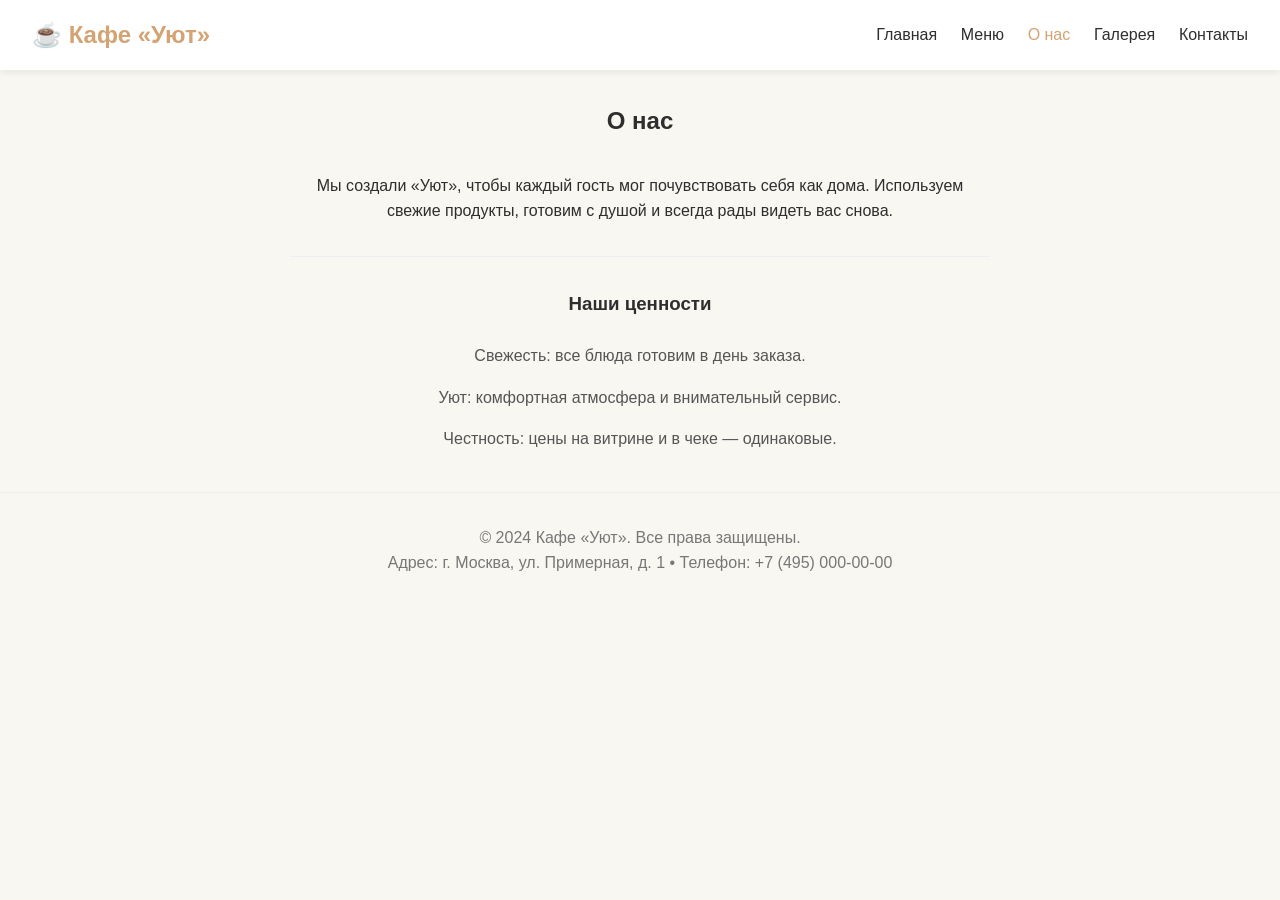
==== about.html @ 041bd0f4 "Upgrade first site" ====
<!DOCTYPE html>
<html lang="ru">
  <head>
    <meta charset="UTF-8" />
    <meta name="viewport" content="width=device-width, initial-scale=1.0"/>
    <title>Кафе «Уют» — О нас</title>
    <link rel="stylesheet" href="css/style.css"/>
  </head>
  <body>
    <header>
      <div class="logo">☕ Кафе «Уют»</div>
      <nav>
        <a href="index.html">Главная</a>
        <a href="menu.html">Меню</a>
        <a href="about.html" class="active">О нас</a>
        <a href="gallery.html">Галерея</a>
        <a href="contacts.html">Контакты</a>
      </nav>
    </header>

    <main>
      <h2>О нас</h2>
      <article style="max-width:700px; margin:0 auto; text-align:center;">
        <p>
          Мы создали «Уют», чтобы каждый гость мог почувствовать себя как дома. 
          Используем свежие продукты, готовим с душой и всегда рады видеть вас снова.
        </p>
        <hr style="border:0; border-top:1px solid #eee; margin:2rem 0;">
        <h3 style="margin-top:1.5rem;">Наши ценности</h3>
        <ul style="list-style:none; padding-left:0; margin-top:1rem;">
          <li style="padding:0.5rem 0; color:#555;">Свежесть: все блюда готовим в день заказа.</li>
          <li style="padding:0.5rem 0; color:#555;">Уют: комфортная атмосфера и внимательный сервис.</li>
          <li style="padding:0.5rem 0; color:#555;">Честность: цены на витрине и в чеке — одинаковые.</li>
        </ul>
      </article>
    </main>

    <footer>
      <p>&copy; 2024 Кафе «Уют». Все права защищены.</p>
      <p>Адрес: г. Москва, ул. Примерная, д. 1 • Телефон: +7 (495) 000-00-00</p>
    </footer>
  </body>
</html>
---- css/style.css ----
:root {
  --primary: #d4a373;
  --dark: #2e2e2e;
  --light: #f9f7f2;
}

* { margin: 0; padding: 0; box-sizing: border-box; }

body {
  font-family: 'Segoe UI', Roboto, Arial, sans-serif;
  line-height: 1.6;
  color: var(--dark);
  background: var(--light);
}

html { scroll-behavior: smooth; }

header {
  position: sticky;
  top: 0;
  background: rgba(255,255,255,0.95);
  backdrop-filter: blur(10px);
  padding: 1rem 2rem;
  display: flex;
  justify-content: space-between;
  align-items: center;
  box-shadow: 0 2px 8px rgba(0,0,0,0.08);
  z-index: 100;
}

.logo {
  font-weight: bold;
  font-size: 1.5rem;
  color: var(--primary);
  animation: warmPulse 3s infinite alternate;
}

@keyframes warmPulse {
  from { text-shadow: 0 0 4px rgba(212, 163, 115, 0.4); }
  to { text-shadow: 0 0 10px rgba(212, 163, 115, 0.7); }
}

nav a {
  margin-left: 1.2rem;
  text-decoration: none;
  color: var(--dark);
  font-weight: 500;
  transition: color 0.2s;
}

nav a:hover, nav a.active {
  color: var(--primary);
}

main { padding: 2rem 1.5rem; max-width: 1200px; margin: 0 auto; }
h2 { text-align: center; margin-bottom: 2rem; }

.menu-grid, .gallery-grid {
  display: grid;
  grid-template-columns: repeat(auto-fit, minmax(280px, 1fr));
  gap: 2rem;
}

.dish-card, .photo-card {
  background: white;
  padding: 1.5rem;
  border-radius: 8px;
  box-shadow: 0 4px 12px rgba(0,0,0,0.06);
  transition: transform 0.3s ease, box-shadow 0.3s ease;
}

.dish-card:hover, .photo-card:hover {
  transform: translateY(-6px);
  box-shadow: 0 12px 24px rgba(0,0,0,0.12);
}

.dish-price { float: right; color: var(--primary); font-weight: bold; }

form { max-width: 500px; margin: 2rem auto; text-align: left; }
label { display: block; margin-top: 1rem; font-weight: 500; }
input, textarea {
  width: 100%;
  padding: 0.75rem;
  border: 1px solid #ccc;
  border-radius: 6px;
  margin-top: 0.4rem;
}

button[type="submit"] {
  margin-top: 1.5rem;
  width: 100%;
  padding: 0.8rem;
  background: var(--primary);
  color: white;
  border: none;
  border-radius: 6px;
  cursor: pointer;
  font-size: 1rem;
  transition: background 0.3s, transform 0.2s;
}

button[type="submit"]:hover {
  background: #b88b5b;
  transform: scale(1.02);
}

footer {
  text-align: center;
  padding: 2rem;
  color: #777;
  border-top: 1px solid #eee;
}

/* Анимация появления при скролле */
.fade-in-up {
  opacity: 0;
  transform: translateY(24px);
  transition: opacity 0.6s ease, transform 0.6s ease;
}
.fade-in-up.visible {
  opacity: 1;
  transform: translateY(0);
}
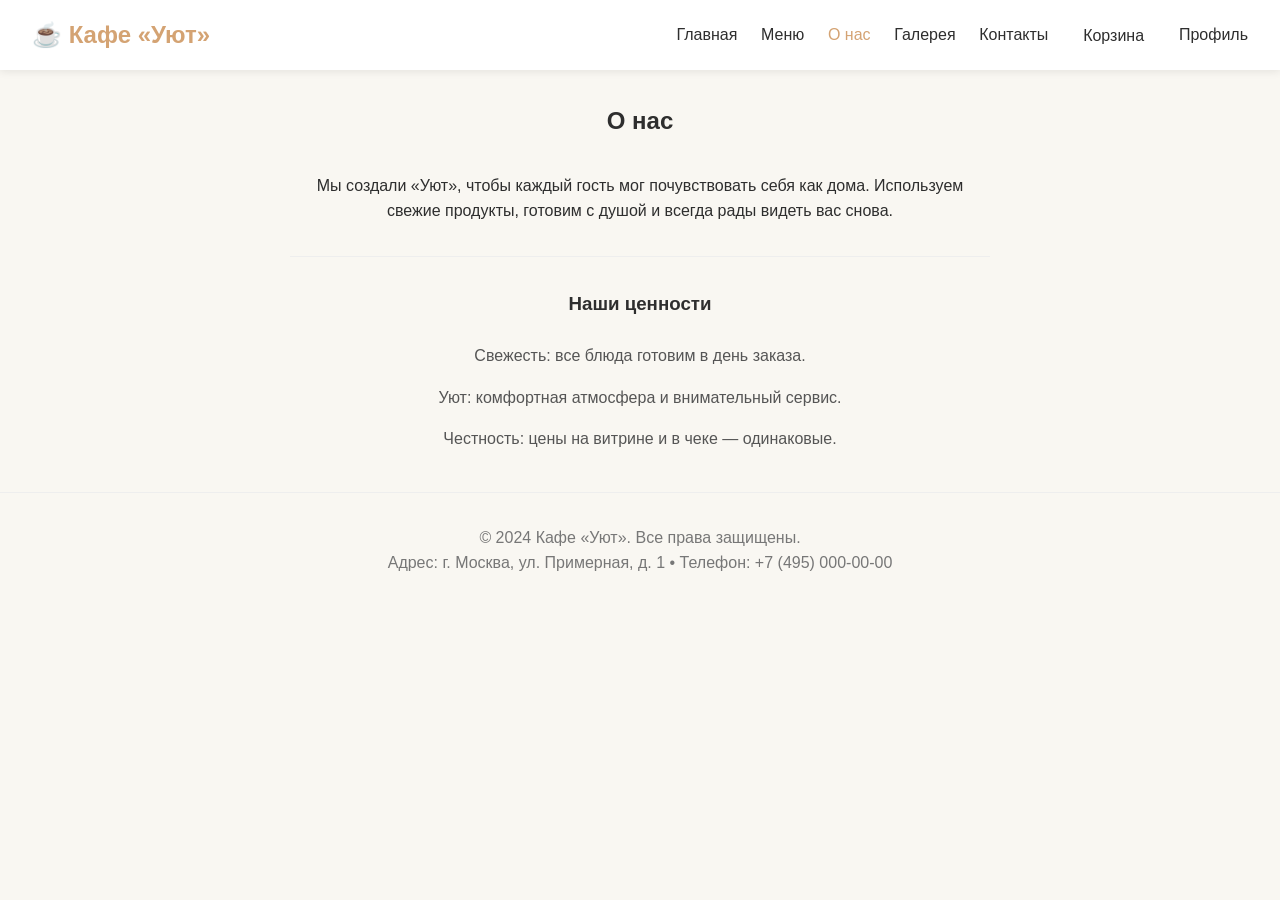
==== commit fee64b6b: "add profile and cart" ====
--- a/about.html
+++ b/about.html
@@ -3,7 +3,7 @@
   <head>
     <meta charset="UTF-8" />
     <meta name="viewport" content="width=device-width, initial-scale=1.0"/>
-    <title>Кафе «Уют» — О нас</title>
+    <title>Кофейня Cosiness — О нас</title>
     <link rel="stylesheet" href="css/style.css"/>
   </head>
   <body>
@@ -15,6 +15,8 @@
         <a href="about.html" class="active">О нас</a>
         <a href="gallery.html">Галерея</a>
         <a href="contacts.html">Контакты</a>
+        <a href="cart.html">Корзина</a>
+        <a href="profile.html">Профиль</a>
       </nav>
     </header>
 
--- a/css/style.css
+++ b/css/style.css
@@ -55,13 +55,57 @@
 main { padding: 2rem 1.5rem; max-width: 1200px; margin: 0 auto; }
 h2 { text-align: center; margin-bottom: 2rem; }
 
-.menu-grid, .gallery-grid {
+/* --- Галерея: ровно 4 блока в 2 ряда (2×2) --- */
+.gallery-grid {
+  display: grid;
+  grid-template-columns: repeat(2, 1fr);   /* 2 колонки */
+  grid-template-rows: repeat(2, auto);     /* 2 ряда */
+  gap: 2rem;                               /* отступы между карточками */
+}
+
+.photo-card {
+  background: white;
+  border-radius: 8px;
+  box-shadow: 0 4px 12px rgba(0,0,0,0.06);
+  overflow: hidden;
+  padding: 0;
+  transition: transform 0.3s ease, box-shadow 0.3s ease;
+}
+
+.photo-card:hover {
+  transform: translateY(-6px);
+  box-shadow: 0 12px 24px rgba(0,0,0,0.12);
+}
+
+.photo-card img {
+  width: 100%;
+  height: 360px;                           /* фиксированная высота блока */
+  object-fit: cover;                       /* картинка заполняет без искажений */
+  display: block;
+  transition: transform 0.4s ease;
+}
+
+.photo-card:hover img {
+  transform: scale(1.04);                   /* лёгкий зум при наведении */
+}
+
+.photo-card figcaption {
+  padding: 1rem 1.2rem 1.2rem;
+  color: #666;
+  font-size: 0.95rem;
+  margin: 0;
+  text-align: center;
+}
+
+/* --- Меню (если понадобится) --- */
+.menu-grid {
   display: grid;
   grid-template-columns: repeat(auto-fit, minmax(280px, 1fr));
   gap: 2rem;
 }
 
 .dish-card, .photo-card {
+  /* общие стили для карточек */
   background: white;
   padding: 1.5rem;
   border-radius: 8px;
@@ -121,3 +165,339 @@
   opacity: 1;
   transform: translateY(0);
 }
+
+/* Большой баннер на главной */
+.hero {
+  text-align: center;
+  padding: 5rem 1rem;
+  color: white;
+  /* Путь: ../images/banner.jpg — значит, images лежит рядом с папкой css */
+  background-image:
+    linear-gradient(rgba(0,0,0,0.4), rgba(0,0,0,0.4)),
+    url('../images/banner.jpg');
+  background-repeat: no-repeat;
+  background-position: center;
+  background-size: cover;
+}
+
+.hero h1 {
+  font-size: 3rem;
+  margin-bottom: 1rem;
+  text-shadow: 0 2px 6px rgba(0,0,0,0.3);
+}
+
+.hero p {
+  font-size: 1.2rem;
+  max-width: 600px;
+  margin: 0 auto 2rem;
+  color: #f0f0f0;
+  text-shadow: 0 1px 3px rgba(0,0,0,0.3);
+}
+
+.hero a {
+  display: inline-block;
+  padding: 1rem 2rem;
+  background: var(--primary);
+  color: white;
+  text-decoration: none;
+  border-radius: 6px;
+  font-weight: bold;
+  box-shadow: 0 4px 12px rgba(212,163,115,0.4);
+  transition: transform 0.2s, box-shadow 0.2s;
+}
+
+.hero a:hover {
+  transform: translateY(-2px);
+  box-shadow: 0 8px 18px rgba(212,163,115,0.5);
+}
+
+/* Адаптив: на мобильных — одна колонка в галерее */
+@media (max-width: 760px) {
+  .gallery-grid {
+    grid-template-columns: 1fr;
+    grid-template-rows: auto;
+  }
+  .photo-card img {
+    height: 280px;
+  }
+}
+
+/* ===== Страница «Профиль» ===== */
+.profile-layout {
+  display: grid;
+  grid-template-columns: 300px 1fr;
+  gap: 2rem;
+  align-items: start;
+}
+
+.profile-card {
+  background: white;
+  border-radius: 10px;
+  padding: 2rem 1.5rem;
+  text-align: center;
+  box-shadow: 0 4px 12px rgba(0,0,0,0.06);
+}
+
+.avatar {
+  width: 90px;
+  height: 90px;
+  margin: 0 auto 1rem;
+  border-radius: 50%;
+  background: var(--primary);
+  color: white;
+  font-size: 2.2rem;
+  font-weight: bold;
+  display: flex;
+  align-items: center;
+  justify-content: center;
+}
+
+.profile-card h3 { margin-bottom: 0.3rem; }
+.profile-email { color: #666; font-size: 0.95rem; }
+.profile-role { color: #999; font-size: 0.85rem; margin-bottom: 1.2rem; }
+
+.profile-stats {
+  display: flex;
+  justify-content: space-around;
+  border-top: 1px solid #eee;
+  padding-top: 1rem;
+}
+.profile-stats div { display: flex; flex-direction: column; }
+.profile-stats strong { color: var(--primary); font-size: 1.2rem; }
+.profile-stats span { font-size: 0.8rem; color: #888; }
+
+.profile-form {
+  background: white;
+  border-radius: 10px;
+  padding: 2rem 1.8rem;
+  box-shadow: 0 4px 12px rgba(0,0,0,0.06);
+}
+.profile-form h3 { margin-bottom: 0.5rem; }
+.profile-form form { margin: 0; max-width: 100%; }
+
+.profile-orders {
+  margin-top: 2rem;
+  background: white;
+  border-radius: 10px;
+  padding: 1.5rem 1.8rem;
+  box-shadow: 0 4px 12px rgba(0,0,0,0.06);
+}
+.profile-orders h3 { margin-bottom: 1rem; }
+
+.order-row {
+  display: flex;
+  justify-content: space-between;
+  gap: 1rem;
+  padding: 0.8rem 0;
+  border-bottom: 1px solid #f0f0f0;
+  font-size: 0.95rem;
+}
+.order-row:last-child { border-bottom: none; }
+.order-row span:first-child { color: #888; min-width: 180px; }
+
+/* ===== Страница «Корзина» ===== */
+.cart-layout {
+  display: grid;
+  grid-template-columns: 1fr 340px;
+  gap: 2rem;
+  align-items: start;
+}
+
+.cart-items { display: flex; flex-direction: column; gap: 1rem; }
+
+.cart-item {
+  display: flex;
+  align-items: center;
+  gap: 1.2rem;
+  background: white;
+  border-radius: 10px;
+  padding: 1.2rem 1.5rem;
+  box-shadow: 0 4px 12px rgba(0,0,0,0.06);
+}
+
+.cart-thumb {
+  width: 64px;
+  height: 64px;
+  flex-shrink: 0;
+  border-radius: 10px;
+  background: var(--light);
+  font-size: 2rem;
+  display: flex;
+  align-items: center;
+  justify-content: center;
+}
+
+.cart-info { flex: 1; }
+.cart-info h3 { margin: 0 0 0.2rem; font-size: 1.05rem; }
+.cart-info p { color: #888; font-size: 0.85rem; margin-bottom: 0.6rem; }
+
+.cart-qty {
+  display: inline-flex;
+  align-items: center;
+  gap: 0.7rem;
+  border: 1px solid #e5e5e5;
+  border-radius: 6px;
+  padding: 0.15rem 0.4rem;
+}
+.qty-btn {
+  border: none;
+  background: none;
+  cursor: pointer;
+  font-size: 1.1rem;
+  color: var(--primary);
+  width: 26px;
+  height: 26px;
+  border-radius: 4px;
+  transition: background 0.2s;
+}
+.qty-btn:hover { background: #fdf3e8; }
+
+.cart-summary {
+  background: white;
+  border-radius: 10px;
+  padding: 1.8rem 1.5rem;
+  box-shadow: 0 4px 12px rgba(0,0,0,0.06);
+  position: sticky;
+  top: 100px;
+}
+.cart-summary h3 { margin-bottom: 1rem; }
+.cart-summary hr { border: none; border-top: 1px solid #eee; margin: 0.8rem 0; }
+
+.summary-row {
+  display: flex;
+  justify-content: space-between;
+  padding: 0.45rem 0;
+  font-size: 0.95rem;
+  color: #555;
+}
+.summary-total {
+  font-size: 1.2rem;
+  font-weight: bold;
+  color: var(--dark);
+}
+.summary-total span:last-child { color: var(--primary); }
+
+.checkout-btn {
+  width: 100%;
+  margin-top: 1.2rem;
+  padding: 0.9rem;
+  background: var(--primary);
+  color: white;
+  border: none;
+  border-radius: 6px;
+  font-size: 1rem;
+  font-weight: bold;
+  cursor: pointer;
+  transition: background 0.3s, transform 0.2s;
+}
+.checkout-btn:hover { background: #b88b5b; transform: scale(1.02); }
+
+.continue-link {
+  display: block;
+  text-align: center;
+  margin-top: 1rem;
+  color: #888;
+  text-decoration: none;
+  font-size: 0.9rem;
+}
+.continue-link:hover { color: var(--primary); }
+
+/* Адаптив */
+@media (max-width: 900px) {
+  .profile-layout,
+  .cart-layout {
+    grid-template-columns: 1fr;
+  }
+  .cart-summary { position: static; }
+  .order-row { flex-wrap: wrap; }
+}
+
+/* ===== Счётчик у блюд в меню ===== */
+.dish-counter {
+  display: flex;
+  align-items: center;
+  gap: 0.6rem;
+  margin-top: 0.8rem;
+  padding-top: 0.8rem;
+  border-top: 1px solid #f0f0f0;
+  clear: both;
+}
+
+.counter-btn {
+  width: 32px;
+  height: 32px;
+  border: 1px solid #e5e5e5;
+  border-radius: 6px;
+  background: white;
+  color: var(--primary);
+  font-size: 1.1rem;
+  cursor: pointer;
+  transition: background 0.2s, border-color 0.2s;
+}
+.counter-btn:hover { background: #fdf3e8; border-color: var(--primary); }
+
+.counter-value {
+  min-width: 24px;
+  text-align: center;
+  font-weight: 600;
+  color: var(--dark);
+}
+
+/* Карточка, добавленная в корзину — лёгкая подсветка */
+.dish-card.in-cart {
+  border: 1px solid var(--primary);
+  background: #fdf8f2;
+}
+
+/* ===== Корзина в шапке: подсветка светло-коричневым ===== */
+nav a[href="cart.html"] {
+  position: relative;
+  padding: 0.3rem 0.7rem;
+  border-radius: 6px;
+  transition: background 0.25s, color 0.25s;
+}
+
+nav a[href="cart.html"].cart-filled {
+  background: #f3e3d1;   /* светло-коричневый */
+  color: #8a5a2b;
+  font-weight: 600;
+}
+
+.cart-badge {
+  display: inline-flex;
+  align-items: center;
+  justify-content: center;
+  min-width: 18px;
+  height: 18px;
+  padding: 0 5px;
+  margin-left: 5px;
+  border-radius: 9px;
+  background: var(--primary);
+  color: white;
+  font-size: 0.72rem;
+  font-weight: bold;
+  vertical-align: middle;
+}
+
+/* ===== Пустая корзина ===== */
+.cart-empty {
+  background: white;
+  border-radius: 10px;
+  padding: 3rem 2rem;
+  text-align: center;
+  box-shadow: 0 4px 12px rgba(0,0,0,0.06);
+}
+.cart-empty-icon { font-size: 3rem; margin-bottom: 1rem; opacity: 0.6; }
+.cart-empty h3 { margin-bottom: 0.4rem; }
+.cart-empty p { color: #888; margin-bottom: 1.5rem; }
+
+.checkout-btn:disabled {
+  opacity: 0.5;
+  cursor: not-allowed;
+  transform: none;
+}
+
+/* Ссылка «Корзина» в шапке скрыта, пока корзина пуста */
+nav a[href="cart.html"].cart-hidden {
+  display: none;
+}
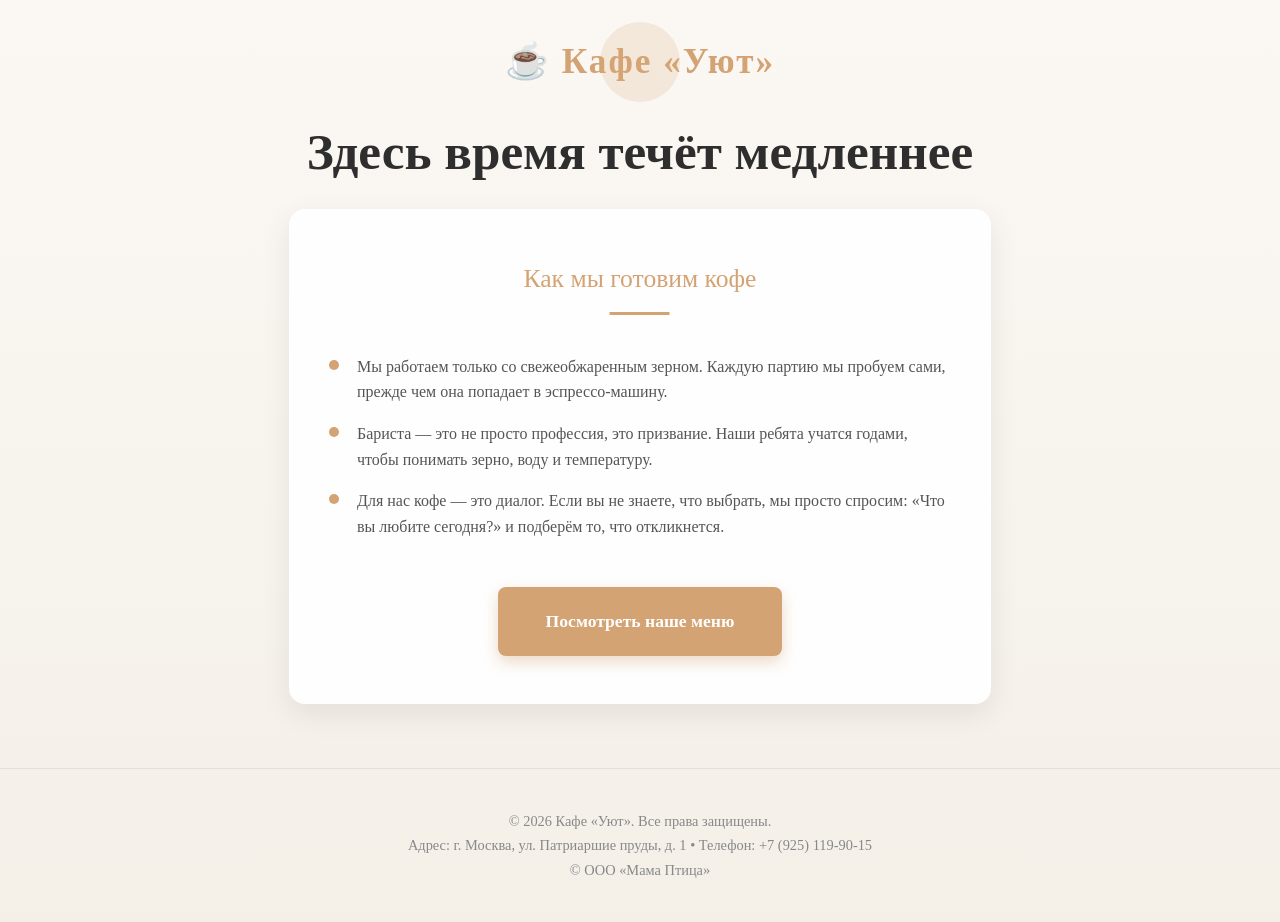
==== commit 62a908bd: "mellstroy" ====
--- a/about.html
+++ b/about.html
@@ -3,43 +3,193 @@
   <head>
     <meta charset="UTF-8" />
     <meta name="viewport" content="width=device-width, initial-scale=1.0"/>
-    <title>Кофейня Cosiness — О нас</title>
-    <link rel="stylesheet" href="css/style.css"/>
+    <title>Кафе «Уют» — О нас</title>
+    <style>
+      :root {
+        --primary: #d4a373;
+        --dark: #2e2e2e;
+        --light: #f9f7f2;
+        --glass: rgba(255, 255, 255, 0.94);
+        --marker: #d4a373;
+      }
+
+      * { margin: 0; padding: 0; box-sizing: border-box; }
+
+      body {
+        font-family: 'Georgia', 'Times New Roman', serif;
+        line-height: 1.7;
+        color: var(--dark);
+        background: linear-gradient(180deg, #fbf8f4 0%, #f4f0e8 100%);
+        min-height: 100vh;
+      }
+
+      header {
+        padding: 2rem 1rem;
+        text-align: center;
+      }
+
+      .logo {
+        display: inline-block;
+        font-size: 2.2rem;
+        font-weight: 700;
+        color: var(--primary);
+        letter-spacing: 2px;
+        position: relative;
+      }
+
+      .logo::after {
+        content: '';
+        position: absolute;
+        top: 50%;
+        left: 50%;
+        transform: translate(-50%, -50%);
+        width: 80px;
+        height: 80px;
+        border-radius: 50%;
+        background: rgba(212, 163, 115, 0.2);
+        animation: pulse 3s infinite;
+        pointer-events: none;
+      }
+
+      @keyframes pulse {
+        0% { transform: translate(-50%, -50%) scale(0.8); opacity: 0.3; }
+        50% { opacity: 0.5; }
+        100% { transform: translate(-50%, -50%) scale(1); opacity: 0.3; }
+      }
+
+      main {
+        max-width: 750px;
+        margin: 0 auto;
+        padding: 0 1.5rem 4rem;
+      }
+
+      h1 {
+        font-size: 3.2rem;
+        line-height: 1.1;
+        color: var(--dark);
+        text-align: center;
+        margin-bottom: 1.8rem;
+        font-weight: 600;
+      }
+
+      .content-wrapper {
+        background: var(--glass);
+        padding: 3rem 2.5rem;
+        border-radius: 16px;
+        box-shadow: 0 10px 30px rgba(0, 0, 0, 0.08);
+      }
+
+      .section-title {
+        text-align: center;
+        font-size: 1.6rem;
+        color: var(--primary);
+        margin-bottom: 2.4rem;
+        position: relative;
+        display: inline-block;
+        left: 50%;
+        transform: translateX(-50%);
+      }
+
+      .section-title::after {
+        content: '';
+        display: block;
+        width: 60px;
+        height: 3px;
+        background: var(--primary);
+        margin: 12px auto 0;
+      }
+
+      ul {
+        list-style: none;
+        padding-left: 0;
+      }
+
+      li {
+        position: relative;
+        padding-left: 28px;
+        margin-bottom: 1rem;
+        color: #555;
+        line-height: 1.6;
+      }
+
+      li::before {
+        content: '';
+        position: absolute;
+        left: 0;
+        top: 6px;
+        width: 10px;
+        height: 10px;
+        background: var(--marker);
+        border-radius: 50%;
+      }
+
+      .cta-box {
+        margin-top: 3rem;
+        text-align: center;
+      }
+
+      .big-btn {
+        display: inline-block;
+        padding: 1.2rem 3rem;
+        background: var(--primary);
+        color: white;
+        text-decoration: none;
+        border-radius: 8px;
+        font-weight: bold;
+        font-size: 1.1rem;
+        transition: all 0.3s ease;
+        box-shadow: 0 6px 15px rgba(212, 163, 115, 0.4);
+      }
+
+      .big-btn:hover {
+        background: #b88b5b;
+        transform: translateY(-3px);
+        box-shadow: 0 10px 20px rgba(212, 163, 115, 0.6);
+      }
+
+      footer {
+        text-align: center;
+        padding: 2.5rem;
+        color: #888;
+        font-size: 0.9rem;
+        border-top: 1px solid #e0e0e0;
+      }
+
+      @media (max-width: 600px) {
+        h1 { font-size: 2.4rem; }
+        .content-wrapper { padding: 2rem 1.5rem; }
+        .logo { font-size: 1.6rem; }
+        .big-btn { padding: 1rem 2rem; width: 100%; max-width: 300px; }
+      }
+    </style>
   </head>
   <body>
+
     <header>
       <div class="logo">☕ Кафе «Уют»</div>
-      <nav>
-        <a href="index.html">Главная</a>
-        <a href="menu.html">Меню</a>
-        <a href="about.html" class="active">О нас</a>
-        <a href="gallery.html">Галерея</a>
-        <a href="contacts.html">Контакты</a>
-        <a href="cart.html">Корзина</a>
-        <a href="profile.html">Профиль</a>
-      </nav>
     </header>
 
     <main>
-      <h2>О нас</h2>
-      <article style="max-width:700px; margin:0 auto; text-align:center;">
-        <p>
-          Мы создали «Уют», чтобы каждый гость мог почувствовать себя как дома. 
-          Используем свежие продукты, готовим с душой и всегда рады видеть вас снова.
-        </p>
-        <hr style="border:0; border-top:1px solid #eee; margin:2rem 0;">
-        <h3 style="margin-top:1.5rem;">Наши ценности</h3>
-        <ul style="list-style:none; padding-left:0; margin-top:1rem;">
-          <li style="padding:0.5rem 0; color:#555;">Свежесть: все блюда готовим в день заказа.</li>
-          <li style="padding:0.5rem 0; color:#555;">Уют: комфортная атмосфера и внимательный сервис.</li>
-          <li style="padding:0.5rem 0; color:#555;">Честность: цены на витрине и в чеке — одинаковые.</li>
+      <h1>Здесь время течёт медленнее</h1>
+
+      <div class="content-wrapper">
+        <div class="section-title">Как мы готовим кофе</div>
+        <ul>
+          <li>Мы работаем только со свежеобжаренным зерном. Каждую партию мы пробуем сами, прежде чем она попадает в эспрессо-машину.</li>
+          <li>Бариста — это не просто профессия, это призвание. Наши ребята учатся годами, чтобы понимать зерно, воду и температуру.</li>
+          <li>Для нас кофе — это диалог. Если вы не знаете, что выбрать, мы просто спросим: «Что вы любите сегодня?» и подберём то, что откликнется.</li>
         </ul>
-      </article>
+
+        <div class="cta-box">
+          <a href="menu.html" class="big-btn">Посмотреть наше меню</a>
+        </div>
+      </div>
     </main>
 
     <footer>
-      <p>&copy; 2024 Кафе «Уют». Все права защищены.</p>
-      <p>Адрес: г. Москва, ул. Примерная, д. 1 • Телефон: +7 (495) 000-00-00</p>
+      <p>&copy; 2026 Кафе «Уют». Все права защищены.</p>
+      <p>Адрес: г. Москва, ул. Патриаршие пруды, д. 1 • Телефон: +7 (925) 119-90-15</p>
+      <p>&copy; ООО «Мама Птица»</p>
     </footer>
   </body>
 </html>
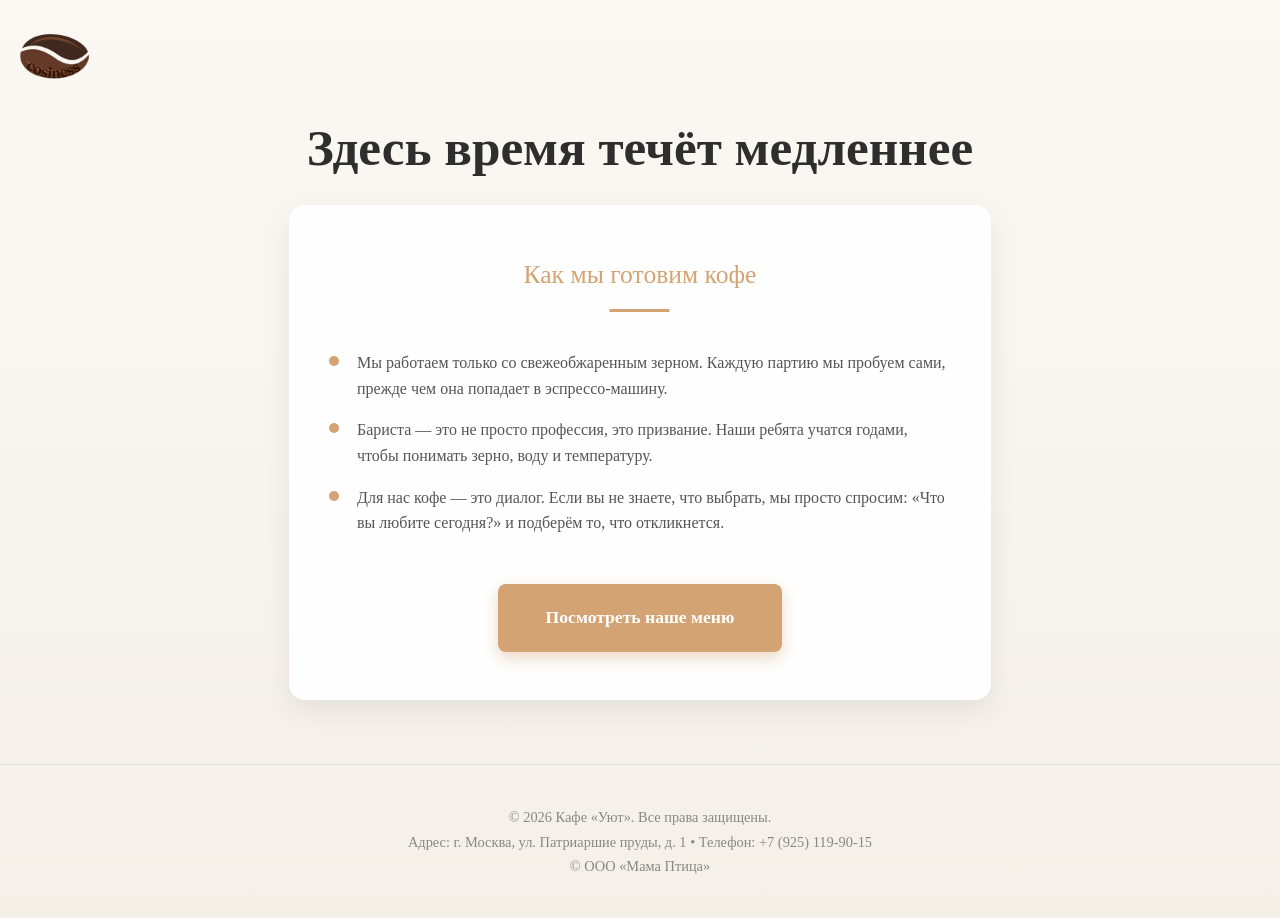
==== commit debdf313: "final version" ====
--- a/about.html
+++ b/about.html
@@ -3,7 +3,7 @@
   <head>
     <meta charset="UTF-8" />
     <meta name="viewport" content="width=device-width, initial-scale=1.0"/>
-    <title>Кафе «Уют» — О нас</title>
+    <title>Cosiness | About</title>
     <style>
       :root {
         --primary: #d4a373;
@@ -12,9 +12,7 @@
         --glass: rgba(255, 255, 255, 0.94);
         --marker: #d4a373;
       }
-
       * { margin: 0; padding: 0; box-sizing: border-box; }
-
       body {
         font-family: 'Georgia', 'Times New Roman', serif;
         line-height: 1.7;
@@ -22,12 +20,7 @@
         background: linear-gradient(180deg, #fbf8f4 0%, #f4f0e8 100%);
         min-height: 100vh;
       }
-
-      header {
-        padding: 2rem 1rem;
-        text-align: center;
-      }
-
+      header { padding: 2rem 1rem; text-align: left; }
       .logo {
         display: inline-block;
         font-size: 2.2rem;
@@ -35,8 +28,8 @@
         color: var(--primary);
         letter-spacing: 2px;
         position: relative;
+        text-decoration: none;
       }
-
       .logo::after {
         content: '';
         position: absolute;
@@ -50,19 +43,12 @@
         animation: pulse 3s infinite;
         pointer-events: none;
       }
-
       @keyframes pulse {
         0% { transform: translate(-50%, -50%) scale(0.8); opacity: 0.3; }
         50% { opacity: 0.5; }
         100% { transform: translate(-50%, -50%) scale(1); opacity: 0.3; }
       }
-
-      main {
-        max-width: 750px;
-        margin: 0 auto;
-        padding: 0 1.5rem 4rem;
-      }
-
+      main { max-width: 750px; margin: 0 auto; padding: 0 1.5rem 4rem; }
       h1 {
         font-size: 3.2rem;
         line-height: 1.1;
@@ -71,14 +57,12 @@
         margin-bottom: 1.8rem;
         font-weight: 600;
       }
-
       .content-wrapper {
         background: var(--glass);
         padding: 3rem 2.5rem;
         border-radius: 16px;
         box-shadow: 0 10px 30px rgba(0, 0, 0, 0.08);
       }
-
       .section-title {
         text-align: center;
         font-size: 1.6rem;
@@ -89,7 +73,6 @@
         left: 50%;
         transform: translateX(-50%);
       }
-
       .section-title::after {
         content: '';
         display: block;
@@ -98,12 +81,7 @@
         background: var(--primary);
         margin: 12px auto 0;
       }
-
-      ul {
-        list-style: none;
-        padding-left: 0;
-      }
-
+      ul { list-style: none; padding-left: 0; }
       li {
         position: relative;
         padding-left: 28px;
@@ -111,7 +89,6 @@
         color: #555;
         line-height: 1.6;
       }
-
       li::before {
         content: '';
         position: absolute;
@@ -122,12 +99,7 @@
         background: var(--marker);
         border-radius: 50%;
       }
-
-      .cta-box {
-        margin-top: 3rem;
-        text-align: center;
-      }
-
+      .cta-box { margin-top: 3rem; text-align: center; }
       .big-btn {
         display: inline-block;
         padding: 1.2rem 3rem;
@@ -140,13 +112,11 @@
         transition: all 0.3s ease;
         box-shadow: 0 6px 15px rgba(212, 163, 115, 0.4);
       }
-
       .big-btn:hover {
         background: #b88b5b;
         transform: translateY(-3px);
         box-shadow: 0 10px 20px rgba(212, 163, 115, 0.6);
       }
-
       footer {
         text-align: center;
         padding: 2.5rem;
@@ -154,24 +124,43 @@
         font-size: 0.9rem;
         border-top: 1px solid #e0e0e0;
       }
-
       @media (max-width: 600px) {
         h1 { font-size: 2.4rem; }
         .content-wrapper { padding: 2rem 1.5rem; }
         .logo { font-size: 1.6rem; }
         .big-btn { padding: 1rem 2rem; width: 100%; max-width: 300px; }
       }
+
+      .logo-img {
+        display: inline-flex;
+        align-items: center;
+        animation: none;
+      }
+      .logo-img::after {
+        display: none;
+      }
+      .logo-img img {
+        height: 48px;
+        width: auto;
+        display: block;
+        transition: transform 0.2s ease;
+      }
+      .logo-img:hover img {
+        transform: scale(1.06);
+      }
+      @media (max-width: 600px) {
+        .logo-img img { height: 38px; }
+      }
     </style>
   </head>
   <body>
-
     <header>
-      <div class="logo">☕ Кафе «Уют»</div>
+      <a href="index.html" class="logo logo-img" aria-label="На главную">
+        <img src="images/сoffee_bean.png">
+      </a>
     </header>
-
     <main>
       <h1>Здесь время течёт медленнее</h1>
-
       <div class="content-wrapper">
         <div class="section-title">Как мы готовим кофе</div>
         <ul>
@@ -179,17 +168,15 @@
           <li>Бариста — это не просто профессия, это призвание. Наши ребята учатся годами, чтобы понимать зерно, воду и температуру.</li>
           <li>Для нас кофе — это диалог. Если вы не знаете, что выбрать, мы просто спросим: «Что вы любите сегодня?» и подберём то, что откликнется.</li>
         </ul>
-
         <div class="cta-box">
           <a href="menu.html" class="big-btn">Посмотреть наше меню</a>
         </div>
       </div>
     </main>
-
     <footer>
       <p>&copy; 2026 Кафе «Уют». Все права защищены.</p>
       <p>Адрес: г. Москва, ул. Патриаршие пруды, д. 1 • Телефон: +7 (925) 119-90-15</p>
       <p>&copy; ООО «Мама Птица»</p>
     </footer>
   </body>
-</html>
+</html>
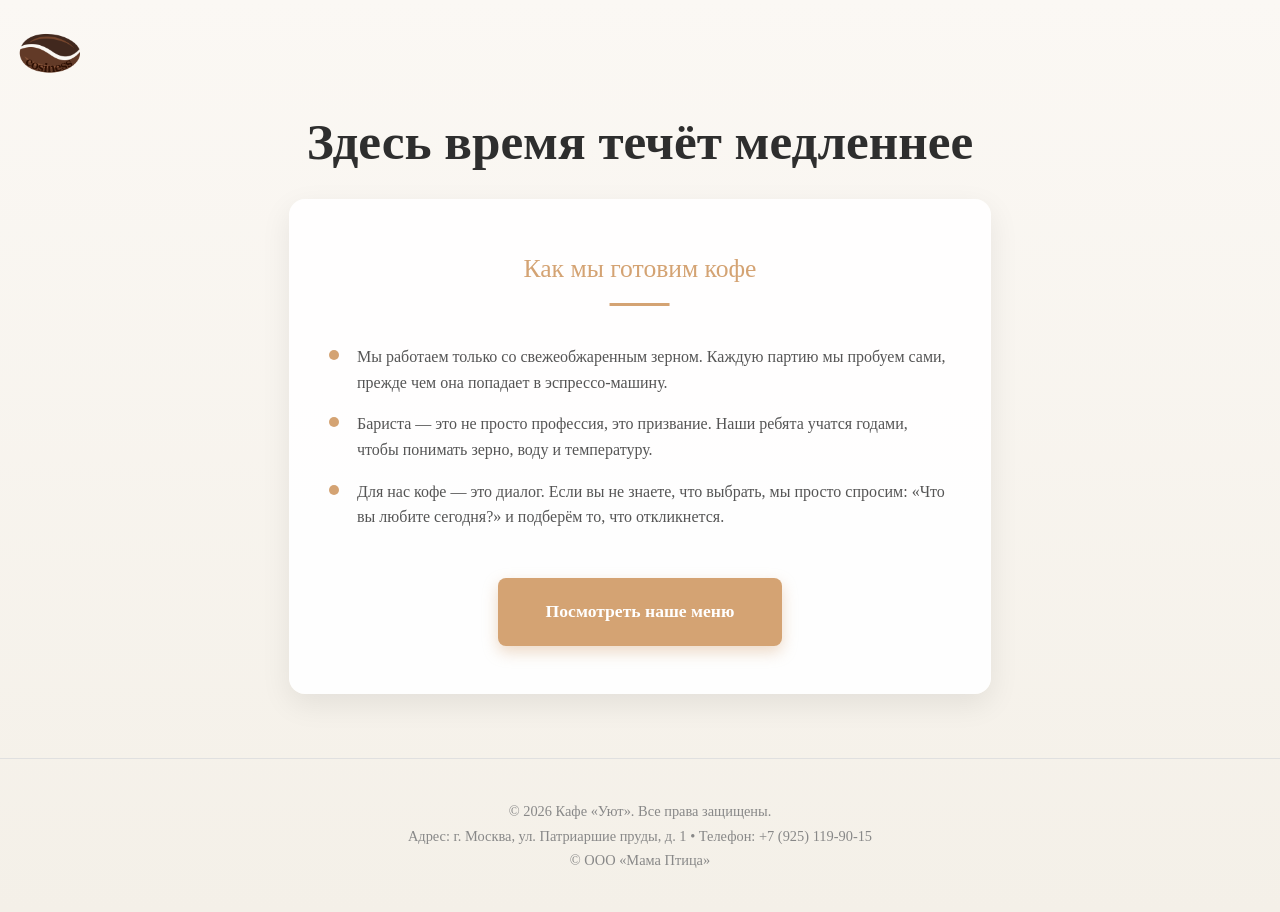
==== commit f428b941: "sort_files" ====
--- a/about.html
+++ b/about.html
@@ -4,159 +4,12 @@
     <meta charset="UTF-8" />
     <meta name="viewport" content="width=device-width, initial-scale=1.0"/>
     <title>Cosiness | About</title>
-    <style>
-      :root {
-        --primary: #d4a373;
-        --dark: #2e2e2e;
-        --light: #f9f7f2;
-        --glass: rgba(255, 255, 255, 0.94);
-        --marker: #d4a373;
-      }
-      * { margin: 0; padding: 0; box-sizing: border-box; }
-      body {
-        font-family: 'Georgia', 'Times New Roman', serif;
-        line-height: 1.7;
-        color: var(--dark);
-        background: linear-gradient(180deg, #fbf8f4 0%, #f4f0e8 100%);
-        min-height: 100vh;
-      }
-      header { padding: 2rem 1rem; text-align: left; }
-      .logo {
-        display: inline-block;
-        font-size: 2.2rem;
-        font-weight: 700;
-        color: var(--primary);
-        letter-spacing: 2px;
-        position: relative;
-        text-decoration: none;
-      }
-      .logo::after {
-        content: '';
-        position: absolute;
-        top: 50%;
-        left: 50%;
-        transform: translate(-50%, -50%);
-        width: 80px;
-        height: 80px;
-        border-radius: 50%;
-        background: rgba(212, 163, 115, 0.2);
-        animation: pulse 3s infinite;
-        pointer-events: none;
-      }
-      @keyframes pulse {
-        0% { transform: translate(-50%, -50%) scale(0.8); opacity: 0.3; }
-        50% { opacity: 0.5; }
-        100% { transform: translate(-50%, -50%) scale(1); opacity: 0.3; }
-      }
-      main { max-width: 750px; margin: 0 auto; padding: 0 1.5rem 4rem; }
-      h1 {
-        font-size: 3.2rem;
-        line-height: 1.1;
-        color: var(--dark);
-        text-align: center;
-        margin-bottom: 1.8rem;
-        font-weight: 600;
-      }
-      .content-wrapper {
-        background: var(--glass);
-        padding: 3rem 2.5rem;
-        border-radius: 16px;
-        box-shadow: 0 10px 30px rgba(0, 0, 0, 0.08);
-      }
-      .section-title {
-        text-align: center;
-        font-size: 1.6rem;
-        color: var(--primary);
-        margin-bottom: 2.4rem;
-        position: relative;
-        display: inline-block;
-        left: 50%;
-        transform: translateX(-50%);
-      }
-      .section-title::after {
-        content: '';
-        display: block;
-        width: 60px;
-        height: 3px;
-        background: var(--primary);
-        margin: 12px auto 0;
-      }
-      ul { list-style: none; padding-left: 0; }
-      li {
-        position: relative;
-        padding-left: 28px;
-        margin-bottom: 1rem;
-        color: #555;
-        line-height: 1.6;
-      }
-      li::before {
-        content: '';
-        position: absolute;
-        left: 0;
-        top: 6px;
-        width: 10px;
-        height: 10px;
-        background: var(--marker);
-        border-radius: 50%;
-      }
-      .cta-box { margin-top: 3rem; text-align: center; }
-      .big-btn {
-        display: inline-block;
-        padding: 1.2rem 3rem;
-        background: var(--primary);
-        color: white;
-        text-decoration: none;
-        border-radius: 8px;
-        font-weight: bold;
-        font-size: 1.1rem;
-        transition: all 0.3s ease;
-        box-shadow: 0 6px 15px rgba(212, 163, 115, 0.4);
-      }
-      .big-btn:hover {
-        background: #b88b5b;
-        transform: translateY(-3px);
-        box-shadow: 0 10px 20px rgba(212, 163, 115, 0.6);
-      }
-      footer {
-        text-align: center;
-        padding: 2.5rem;
-        color: #888;
-        font-size: 0.9rem;
-        border-top: 1px solid #e0e0e0;
-      }
-      @media (max-width: 600px) {
-        h1 { font-size: 2.4rem; }
-        .content-wrapper { padding: 2rem 1.5rem; }
-        .logo { font-size: 1.6rem; }
-        .big-btn { padding: 1rem 2rem; width: 100%; max-width: 300px; }
-      }
-
-      .logo-img {
-        display: inline-flex;
-        align-items: center;
-        animation: none;
-      }
-      .logo-img::after {
-        display: none;
-      }
-      .logo-img img {
-        height: 48px;
-        width: auto;
-        display: block;
-        transition: transform 0.2s ease;
-      }
-      .logo-img:hover img {
-        transform: scale(1.06);
-      }
-      @media (max-width: 600px) {
-        .logo-img img { height: 38px; }
-      }
-    </style>
+    <link rel="stylesheet" href="css/style.css"/>
   </head>
-  <body>
+  <body class="about-page">
     <header>
       <a href="index.html" class="logo logo-img" aria-label="На главную">
-        <img src="images/сoffee_bean.png">
+        <img src="images/coffee_bean.png" alt="Логотип кафе Уют">
       </a>
     </header>
     <main>
--- a/css/style.css
+++ b/css/style.css
@@ -0,0 +1,644 @@
+:root {
+  --primary: #d4a373;
+  --dark: #2e2e2e;
+  --light: #f9f7f2;
+}
+* { margin: 0; padding: 0; box-sizing: border-box; }
+body {
+  font-family: 'Segoe UI', Roboto, Arial, sans-serif;
+  line-height: 1.6;
+  color: var(--dark);
+  background: var(--light);
+}
+html { scroll-behavior: smooth; }
+header {
+  position: sticky;
+  top: 0;
+  background: rgba(255,255,255,0.95);
+  backdrop-filter: blur(10px);
+  padding: 1rem 2rem;
+  display: flex;
+  justify-content: space-between;
+  align-items: center;
+  box-shadow: 0 2px 8px rgba(0,0,0,0.08);
+  z-index: 100;
+}
+.logo {
+  font-weight: bold;
+  font-size: 1.5rem;
+  color: var(--primary);
+  animation: warmPulse 3s infinite alternate;
+  text-decoration: none;
+}
+@keyframes warmPulse {
+  from { text-shadow: 0 0 4px rgba(212, 163, 115, 0.4); }
+  to { text-shadow: 0 0 10px rgba(212, 163, 115, 0.7); }
+}
+nav a {
+  margin-left: 1.2rem;
+  text-decoration: none;
+  color: var(--dark);
+  font-weight: 500;
+  transition: color 0.2s;
+}
+nav a:hover, nav a.active { color: var(--primary); }
+main { padding: 2rem 1.5rem; max-width: 1200px; margin: 0 auto; }
+h2 { text-align: center; margin-bottom: 2rem; }
+.gallery-grid {
+  display: grid;
+  grid-template-columns: repeat(2, 1fr);
+  grid-template-rows: repeat(2, auto);
+  gap: 2rem;
+}
+.photo-card {
+  background: white;
+  border-radius: 8px;
+  box-shadow: 0 4px 12px rgba(0,0,0,0.06);
+  overflow: hidden;
+  padding: 0;
+  transition: transform 0.3s ease, box-shadow 0.3s ease;
+}
+.photo-card:hover {
+  transform: translateY(-6px);
+  box-shadow: 0 12px 24px rgba(0,0,0,0.12);
+}
+.photo-card img {
+  width: 100%;
+  height: 405px;
+  object-fit: cover;
+  display: block;
+  transition: transform 0.4s ease;
+}
+.photo-card:hover img { transform: scale(1.04); }
+.photo-card figcaption {
+  padding: 1rem 1.2rem 1.2rem;
+  color: #666;
+  font-size: 0.95rem;
+  margin: 0;
+  text-align: center;
+}
+.menu-grid {
+  display: grid;
+  grid-template-columns: repeat(auto-fit, minmax(280px, 1fr));
+  gap: 2rem;
+}
+.dish-card, .photo-card {
+  background: white;
+  padding: 1.5rem;
+  border-radius: 8px;
+  box-shadow: 0 4px 12px rgba(0,0,0,0.06);
+  transition: transform 0.3s ease, box-shadow 0.3s ease;
+}
+.dish-card:hover, .photo-card:hover {
+  transform: translateY(-6px);
+  box-shadow: 0 12px 24px rgba(0,0,0,0.12);
+}
+.dish-price { float: right; color: var(--primary); font-weight: bold; }
+form { max-width: 500px; margin: 2rem auto; text-align: left; }
+label { display: block; margin-top: 1rem; font-weight: 500; }
+input, textarea {
+  width: 100%;
+  padding: 0.75rem;
+  border: 1px solid #ccc;
+  border-radius: 6px;
+  margin-top: 0.4rem;
+}
+button[type="submit"] {
+  margin-top: 1.5rem;
+  width: 100%;
+  padding: 0.8rem;
+  background: var(--primary);
+  color: white;
+  border: none;
+  border-radius: 6px;
+  cursor: pointer;
+  font-size: 1rem;
+  transition: background 0.3s, transform 0.2s;
+}
+button[type="submit"]:hover { background: #b88b5b; transform: scale(1.02); }
+footer {
+  text-align: center;
+  padding: 2rem;
+  color: #777;
+  border-top: 1px solid #eee;
+}
+.fade-in-up {
+  opacity: 0;
+  transform: translateY(24px);
+  transition: opacity 0.6s ease, transform 0.6s ease;
+}
+.fade-in-up.visible { opacity: 1; transform: translateY(0); }
+.hero {
+  text-align: center;
+  padding: 5rem 1rem;
+  color: white;
+  background-image:
+    linear-gradient(rgba(0,0,0,0.4), rgba(0,0,0,0.4)),
+    url('../images/banner.jpg');
+  background-repeat: no-repeat;
+  background-position: center;
+  background-size: cover;
+}
+.hero h1 {
+  font-size: 3rem;
+  margin-bottom: 1rem;
+  text-shadow: 0 2px 6px rgba(0,0,0,0.3);
+}
+.hero p {
+  font-size: 1.2rem;
+  max-width: 600px;
+  margin: 0 auto 2rem;
+  color: #f0f0f0;
+  text-shadow: 0 1px 3px rgba(0,0,0,0.3);
+}
+.hero a {
+  display: inline-block;
+  padding: 1rem 2rem;
+  background: var(--primary);
+  color: white;
+  text-decoration: none;
+  border-radius: 6px;
+  font-weight: bold;
+  box-shadow: 0 4px 12px rgba(212,163,115,0.4);
+  transition: transform 0.2s, box-shadow 0.2s;
+}
+.hero a:hover {
+  transform: translateY(-2px);
+  box-shadow: 0 8px 18px rgba(212,163,115,0.5);
+}
+@media (max-width: 760px) {
+  .gallery-grid { grid-template-columns: 1fr; grid-template-rows: auto; }
+  .photo-card img { height: 280px; }
+}
+.profile-layout {
+  display: grid;
+  grid-template-columns: 300px 1fr;
+  gap: 2rem;
+  align-items: start;
+}
+.profile-card {
+  background: white;
+  border-radius: 10px;
+  padding: 2rem 1.5rem;
+  text-align: center;
+  box-shadow: 0 4px 12px rgba(0,0,0,0.06);
+}
+.avatar {
+  width: 90px;
+  height: 90px;
+  margin: 0 auto 1rem;
+  border-radius: 50%;
+  background: var(--primary);
+  color: white;
+  font-size: 2.2rem;
+  font-weight: bold;
+  display: flex;
+  align-items: center;
+  justify-content: center;
+}
+.profile-card h3 { margin-bottom: 0.3rem; }
+.profile-email { color: #666; font-size: 0.95rem; }
+.profile-role { color: #999; font-size: 0.85rem; margin-bottom: 1.2rem; }
+.profile-stats {
+  display: flex;
+  justify-content: space-around;
+  border-top: 1px solid #eee;
+  padding-top: 1rem;
+}
+.profile-stats div { display: flex; flex-direction: column; }
+.profile-stats strong { color: var(--primary); font-size: 1.2rem; }
+.profile-stats span { font-size: 0.8rem; color: #888; }
+.profile-form {
+  background: white;
+  border-radius: 10px;
+  padding: 2rem 1.8rem;
+  box-shadow: 0 4px 12px rgba(0,0,0,0.06);
+}
+.profile-form h3 { margin-bottom: 0.5rem; }
+.profile-form form { margin: 0; max-width: 100%; }
+.profile-orders {
+  margin-top: 2rem;
+  background: white;
+  border-radius: 10px;
+  padding: 1.5rem 1.8rem;
+  box-shadow: 0 4px 12px rgba(0,0,0,0.06);
+}
+.profile-orders h3 { margin-bottom: 1rem; }
+.order-row {
+  display: flex;
+  justify-content: space-between;
+  gap: 1rem;
+  padding: 0.8rem 0;
+  border-bottom: 1px solid #f0f0f0;
+  font-size: 0.95rem;
+}
+.order-row:last-child { border-bottom: none; }
+.order-row span:first-child { color: #888; min-width: 180px; }
+.cart-layout {
+  display: grid;
+  grid-template-columns: 1fr 340px;
+  gap: 2rem;
+  align-items: start;
+}
+.cart-items { display: flex; flex-direction: column; gap: 1rem; }
+.cart-item {
+  display: flex;
+  align-items: center;
+  gap: 1.2rem;
+  background: white;
+  border-radius: 10px;
+  padding: 1.2rem 1.5rem;
+  box-shadow: 0 4px 12px rgba(0,0,0,0.06);
+}
+.cart-thumb {
+  width: 64px;
+  height: 64px;
+  flex-shrink: 0;
+  border-radius: 10px;
+  background: var(--light);
+  font-size: 2rem;
+  display: flex;
+  align-items: center;
+  justify-content: center;
+}
+.cart-info { flex: 1; }
+.cart-info h3 { margin: 0 0 0.2rem; font-size: 1.05rem; }
+.cart-info p { color: #888; font-size: 0.85rem; margin-bottom: 0.6rem; }
+.cart-qty {
+  display: inline-flex;
+  align-items: center;
+  gap: 0.7rem;
+  border: 1px solid #e5e5e5;
+  border-radius: 6px;
+  padding: 0.15rem 0.4rem;
+}
+.qty-btn {
+  border: none;
+  background: none;
+  cursor: pointer;
+  font-size: 1.1rem;
+  color: var(--primary);
+  width: 26px;
+  height: 26px;
+  border-radius: 4px;
+  transition: background 0.2s;
+}
+.qty-btn:hover { background: #fdf3e8; }
+.cart-summary {
+  background: white;
+  border-radius: 10px;
+  padding: 1.8rem 1.5rem;
+  box-shadow: 0 4px 12px rgba(0,0,0,0.06);
+  position: sticky;
+  top: 100px;
+}
+.cart-summary h3 { margin-bottom: 1rem; }
+.cart-summary hr { border: none; border-top: 1px solid #eee; margin: 0.8rem 0; }
+.summary-row {
+  display: flex;
+  justify-content: space-between;
+  padding: 0.45rem 0;
+  font-size: 0.95rem;
+  color: #555;
+}
+.summary-total { font-size: 1.2rem; font-weight: bold; color: var(--dark); }
+.summary-total span:last-child { color: var(--primary); }
+.checkout-btn {
+  width: 100%;
+  margin-top: 1.2rem;
+  padding: 0.9rem;
+  background: var(--primary);
+  color: white;
+  border: none;
+  border-radius: 6px;
+  font-size: 1rem;
+  font-weight: bold;
+  cursor: pointer;
+  transition: background 0.3s, transform 0.2s;
+}
+.checkout-btn:hover { background: #b88b5b; transform: scale(1.02); }
+.continue-link {
+  display: block;
+  text-align: center;
+  margin-top: 1rem;
+  color: #888;
+  text-decoration: none;
+  font-size: 0.9rem;
+}
+.continue-link:hover { color: var(--primary); }
+@media (max-width: 900px) {
+  .profile-layout, .cart-layout { grid-template-columns: 1fr; }
+  .cart-summary { position: static; }
+  .order-row { flex-wrap: wrap; }
+}
+.dish-counter {
+  display: flex;
+  align-items: center;
+  gap: 0.6rem;
+  margin-top: 0.8rem;
+  padding-top: 0.8rem;
+  border-top: 1px solid #f0f0f0;
+  clear: both;
+}
+.counter-btn {
+  width: 32px;
+  height: 32px;
+  border: 1px solid #e5e5e5;
+  border-radius: 6px;
+  background: white;
+  color: var(--primary);
+  font-size: 1.1rem;
+  cursor: pointer;
+  transition: background 0.2s, border-color 0.2s;
+}
+.counter-btn:hover { background: #fdf3e8; border-color: var(--primary); }
+.counter-value { min-width: 24px; text-align: center; font-weight: 600; color: var(--dark); }
+.dish-card.in-cart { border: 1px solid var(--primary); background: #fdf8f2; }
+nav a[href="cart.html"] {
+  position: relative;
+  padding: 0.3rem 0.7rem;
+  border-radius: 6px;
+  transition: background 0.25s, color 0.25s;
+}
+nav a[href="cart.html"].cart-filled {
+  background: #f3e3d1;
+  color: #8a5a2b;
+  font-weight: 600;
+}
+.cart-badge {
+  display: inline-flex;
+  align-items: center;
+  justify-content: center;
+  min-width: 18px;
+  height: 18px;
+  padding: 0 5px;
+  margin-left: 5px;
+  border-radius: 9px;
+  background: var(--primary);
+  color: white;
+  font-size: 0.72rem;
+  font-weight: bold;
+  vertical-align: middle;
+}
+.cart-empty {
+  background: white;
+  border-radius: 10px;
+  padding: 3rem 2rem;
+  text-align: center;
+  box-shadow: 0 4px 12px rgba(0,0,0,0.06);
+}
+.cart-empty-icon { font-size: 3rem; margin-bottom: 1rem; opacity: 0.6; }
+.cart-empty h3 { margin-bottom: 0.4rem; }
+.cart-empty p { color: #888; margin-bottom: 1.5rem; }
+.checkout-btn:disabled { opacity: 0.5; cursor: not-allowed; transform: none; }
+nav a[href="cart.html"].cart-hidden { display: none; }
+
+.logo-img {
+  display: inline-flex;
+  align-items: center;
+  animation: none;
+  text-shadow: none;
+}
+.logo-img img {
+  height: 42px;
+  width: auto;
+  display: block;
+  transition: transform 0.2s ease;
+}
+.logo-img:hover img {
+  transform: scale(1.08);
+}
+.orders-empty {
+  color: #888;
+  font-size: 0.95rem;
+  padding: 0.5rem 0;
+}
+/* ===== Секции главной страницы ===== */
+.section-features {
+  padding: 4rem 1.5rem;
+  max-width: 1200px;
+  margin: 0 auto;
+}
+
+.features-grid {
+  margin-top: 2rem;
+  display: grid;
+  grid-template-columns: repeat(auto-fit, minmax(250px, 1fr));
+  gap: 1.5rem;
+}
+
+.feature-card {
+  background: white;
+  padding: 1.5rem;
+  border-radius: 8px;
+  box-shadow: 0 4px 12px rgba(0,0,0,0.06);
+  text-align: center;
+}
+
+.feature-icon {
+  font-size: 2.5rem;
+  margin-bottom: 0.8rem;
+}
+
+.feature-card h3 {
+  margin: 0 0 0.5rem;
+  color: var(--dark);
+}
+
+.feature-card p {
+  color: #666;
+  line-height: 1.5;
+}
+
+/* ===== Секция "С чего начать" ===== */
+.section-hits {
+  padding: 4rem 1.5rem;
+  background: #f9f7f2;
+  text-align: center;
+}
+
+.section-hits > p {
+  max-width: 600px;
+  margin: 1rem auto;
+  color: #555;
+}
+
+.section-hits .menu-grid {
+  justify-content: center;
+  margin-top: 1.5rem;
+}
+
+.btn-primary {
+  display: inline-block;
+  margin-top: 2rem;
+  padding: 0.9rem 2rem;
+  background: var(--primary);
+  color: white;
+  text-decoration: none;
+  border-radius: 6px;
+  font-weight: bold;
+}
+/* ===== Аккордеон категорий меню ===== */
+.menu-category {
+  margin: 1.5rem 0;
+  border-radius: 10px;
+  overflow: hidden;
+  background: white;
+  box-shadow: 0 4px 12px rgba(0,0,0,0.06);
+}
+.category-toggle {
+  width: 100%;
+  display: flex;
+  justify-content: space-between;
+  align-items: center;
+  padding: 1.1rem 1.5rem;
+  background: white;
+  border: none;
+  cursor: pointer;
+  font-family: inherit;
+  font-size: 1.25rem;
+  font-weight: 600;
+  color: var(--primary);
+  transition: background 0.2s;
+}
+.category-toggle:hover { background: #fdf8f2; }
+.category-toggle .arrow {
+  display: inline-block;
+  transition: transform 0.3s ease;
+  font-size: 1rem;
+  color: var(--primary);
+}
+.menu-category.open .category-toggle .arrow { transform: rotate(180deg); }
+.category-content {
+  max-height: 0;
+  overflow: hidden;
+  transition: max-height 0.4s ease;
+}
+.category-content .menu-grid { padding: 0 1.5rem 1.5rem; }
+/* ===== Страница About ===== */
+.about-page body,
+body.about-page {
+  font-family: 'Georgia', 'Times New Roman', serif;
+  line-height: 1.7;
+  background: linear-gradient(180deg, #fbf8f4 0%, #f4f0e8 100%);
+  min-height: 100vh;
+}
+.about-page header {
+  padding: 2rem 1rem;
+  text-align: left;
+  position: static;
+  background: transparent;
+  box-shadow: none;
+  backdrop-filter: none;
+  display: block;
+}
+.about-page main {
+  max-width: 750px;
+  padding: 0 1.5rem 4rem;
+}
+.about-page h1 {
+  font-size: 3.2rem;
+  line-height: 1.1;
+  text-align: center;
+  margin-bottom: 1.8rem;
+  font-weight: 600;
+}
+.about-page .content-wrapper {
+  background: rgba(255, 255, 255, 0.94);
+  padding: 3rem 2.5rem;
+  border-radius: 16px;
+  box-shadow: 0 10px 30px rgba(0, 0, 0, 0.08);
+}
+.about-page .section-title {
+  text-align: center;
+  font-size: 1.6rem;
+  color: var(--primary);
+  margin-bottom: 2.4rem;
+  position: relative;
+  display: inline-block;
+  left: 50%;
+  transform: translateX(-50%);
+}
+.about-page .section-title::after {
+  content: '';
+  display: block;
+  width: 60px;
+  height: 3px;
+  background: var(--primary);
+  margin: 12px auto 0;
+}
+.about-page ul { list-style: none; padding-left: 0; }
+.about-page li {
+  position: relative;
+  padding-left: 28px;
+  margin-bottom: 1rem;
+  color: #555;
+  line-height: 1.6;
+}
+.about-page li::before {
+  content: '';
+  position: absolute;
+  left: 0;
+  top: 6px;
+  width: 10px;
+  height: 10px;
+  background: var(--primary);
+  border-radius: 50%;
+}
+.about-page .cta-box { margin-top: 3rem; text-align: center; }
+.about-page .big-btn {
+  display: inline-block;
+  padding: 1.2rem 3rem;
+  background: var(--primary);
+  color: white;
+  text-decoration: none;
+  border-radius: 8px;
+  font-weight: bold;
+  font-size: 1.1rem;
+  transition: all 0.3s ease;
+  box-shadow: 0 6px 15px rgba(212, 163, 115, 0.4);
+}
+.about-page .big-btn:hover {
+  background: #b88b5b;
+  transform: translateY(-3px);
+  box-shadow: 0 10px 20px rgba(212, 163, 115, 0.6);
+}
+.about-page footer {
+  padding: 2.5rem;
+  color: #888;
+  font-size: 0.9rem;
+  border-top: 1px solid #e0e0e0;
+}
+@media (max-width: 600px) {
+  .about-page h1 { font-size: 2.4rem; }
+  .about-page .content-wrapper { padding: 2rem 1.5rem; }
+  .about-page .big-btn { padding: 1rem 2rem; width: 100%; max-width: 300px; }
+}
+/* ===== Toast (уведомление) ===== */
+.toast {
+  position: fixed;
+  top: 80px;
+  right: 20px;
+  background: #4caf50;
+  color: white;
+  padding: 0.9rem 1.4rem;
+  border-radius: 8px;
+  box-shadow: 0 6px 18px rgba(0,0,0,0.15);
+  font-size: 0.95rem;
+  opacity: 0;
+  transform: translateY(-10px);
+  pointer-events: none;
+  transition: opacity 0.3s ease, transform 0.3s ease;
+  z-index: 1000;
+}
+.toast.show {
+  opacity: 1;
+  transform: translateY(0);
+}
+/* ===== Кнопка "Перейти в меню" в пустой корзине ===== */
+.cart-empty-btn {
+  display: inline-block;
+  width: auto;
+  padding: 0.8rem 2rem;
+  text-decoration: none;
+}
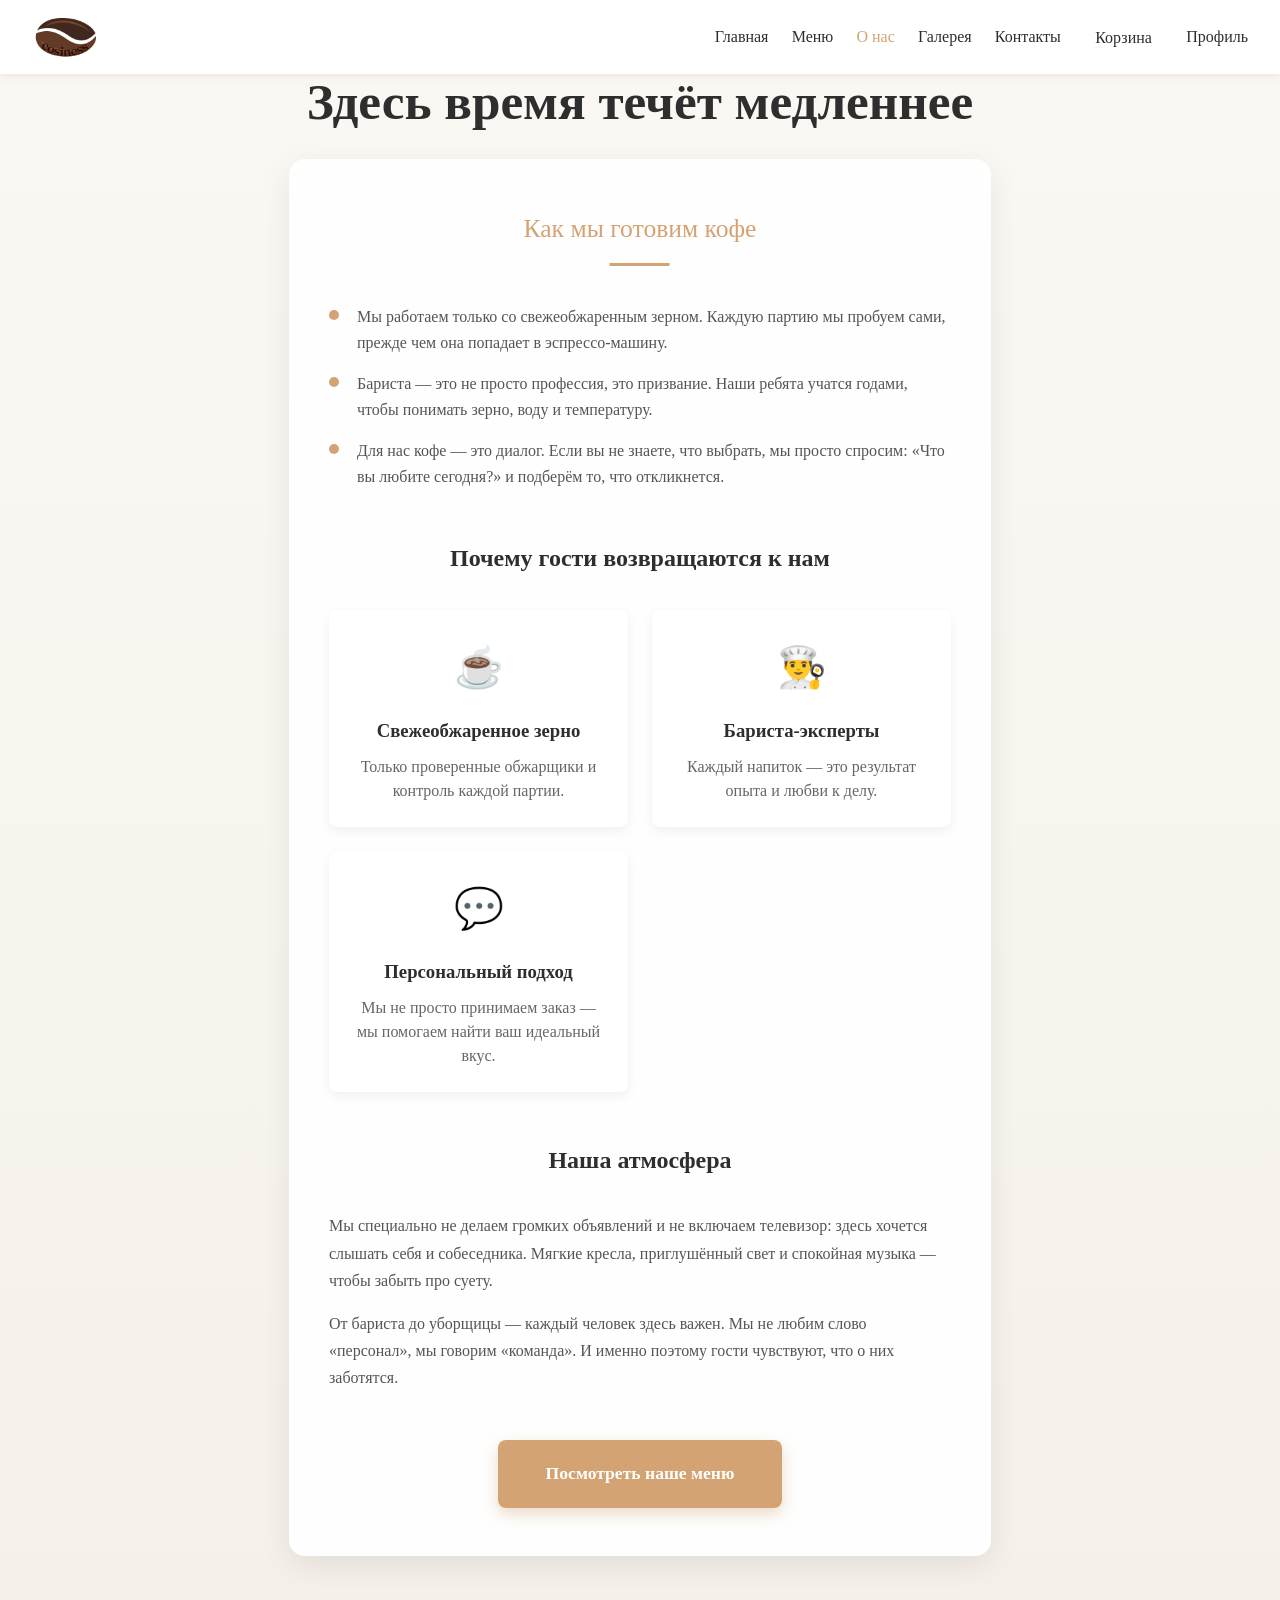
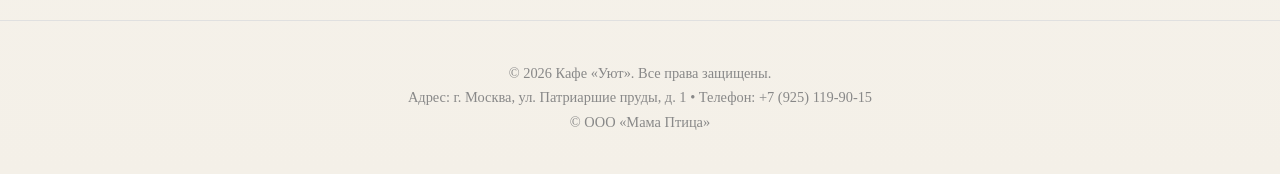
==== commit 4c85718e: "fixed about" ====
--- a/about.html
+++ b/about.html
@@ -3,33 +3,86 @@
   <head>
     <meta charset="UTF-8" />
     <meta name="viewport" content="width=device-width, initial-scale=1.0"/>
-    <title>Cosiness | About</title>
+    <title>Cosiness | О нас</title>
     <link rel="stylesheet" href="css/style.css"/>
   </head>
   <body class="about-page">
+    <!-- Шапка: слева логотип, справа меню -->
     <header>
       <a href="index.html" class="logo logo-img" aria-label="На главную">
         <img src="images/coffee_bean.png" alt="Логотип кафе Уют">
       </a>
+      <nav>
+        <a href="index.html">Главная</a>
+        <a href="menu.html">Меню</a>
+        <a href="about.html" class="active">О нас</a>
+        <a href="gallery.html">Галерея</a>
+        <a href="contacts.html">Контакты</a>
+        <a href="cart.html">Корзина</a>
+        <a href="profile.html">Профиль</a>
+      </nav>
     </header>
+
     <main>
-      <h1>Здесь время течёт медленнее</h1>
-      <div class="content-wrapper">
+      <!-- Главный заголовок -->
+      <h1 class="fade-in-up">Здесь время течёт медленнее</h1>
+
+      <div class="content-wrapper fade-in-up">
+        
+        <!-- Блок «Как мы готовим кофе» -->
         <div class="section-title">Как мы готовим кофе</div>
         <ul>
           <li>Мы работаем только со свежеобжаренным зерном. Каждую партию мы пробуем сами, прежде чем она попадает в эспрессо-машину.</li>
           <li>Бариста — это не просто профессия, это призвание. Наши ребята учатся годами, чтобы понимать зерно, воду и температуру.</li>
           <li>Для нас кофе — это диалог. Если вы не знаете, что выбрать, мы просто спросим: «Что вы любите сегодня?» и подберём то, что откликнется.</li>
         </ul>
-        <div class="cta-box">
+
+        <!-- Разделитель -->
+        <div style="height: 2rem;"></div>
+
+        <!-- Карточки с преимуществами -->
+        <h2 class="fade-in-up" style="text-align: center; margin-bottom: 1.5rem;">Почему гости возвращаются к нам</h2>
+        <div class="features-grid">
+          <div class="feature-card fade-in-up">
+            <div class="feature-icon">☕</div>
+            <h3>Свежеобжаренное зерно</h3>
+            <p>Только проверенные обжарщики и контроль каждой партии.</p>
+          </div>
+          <div class="feature-card fade-in-up">
+            <div class="feature-icon">👨‍🍳</div>
+            <h3>Бариста-эксперты</h3>
+            <p>Каждый напиток — это результат опыта и любви к делу.</p>
+          </div>
+          <div class="feature-card fade-in-up">
+            <div class="feature-icon">💬</div>
+            <h3>Персональный подход</h3>
+            <p>Мы не просто принимаем заказ — мы помогаем найти ваш идеальный вкус.</p>
+          </div>
+        </div>
+
+        <!-- Блок про атмосферу и команду -->
+        <div style="margin-top: 3rem;"></div>
+        <h2 class="fade-in-up" style="text-align: center;">Наша атмосфера</h2>
+        <p class="fade-in-up" style="color: #555; line-height: 1.7;">
+          Мы специально не делаем громких объявлений и не включаем телевизор: здесь хочется слышать себя и собеседника. Мягкие кресла, приглушённый свет и спокойная музыка — чтобы забыть про суету.
+        </p>
+        <p class="fade-in-up" style="color: #555; line-height: 1.7; margin-top: 1rem;">
+          От бариста до уборщицы — каждый человек здесь важен. Мы не любим слово «персонал», мы говорим «команда». И именно поэтому гости чувствуют, что о них заботятся.
+        </p>
+
+        <!-- Кнопка-призыв к действию -->
+        <div class="cta-box fade-in-up">
           <a href="menu.html" class="big-btn">Посмотреть наше меню</a>
         </div>
       </div>
     </main>
+
     <footer>
       <p>&copy; 2026 Кафе «Уют». Все права защищены.</p>
       <p>Адрес: г. Москва, ул. Патриаршие пруды, д. 1 • Телефон: +7 (925) 119-90-15</p>
       <p>&copy; ООО «Мама Птица»</p>
     </footer>
+
+    <script src="js/main.js"></script>
   </body>
 </html>
--- a/css/style.css
+++ b/css/style.css
@@ -413,7 +413,6 @@
   font-size: 0.95rem;
   padding: 0.5rem 0;
 }
-/* ===== Секции главной страницы ===== */
 .section-features {
   padding: 4rem 1.5rem;
   max-width: 1200px;
@@ -449,8 +448,6 @@
   color: #666;
   line-height: 1.5;
 }
-
-/* ===== Секция "С чего начать" ===== */
 .section-hits {
   padding: 4rem 1.5rem;
   background: #f9f7f2;
@@ -478,7 +475,6 @@
   border-radius: 6px;
   font-weight: bold;
 }
-/* ===== Аккордеон категорий меню ===== */
 .menu-category {
   margin: 1.5rem 0;
   border-radius: 10px;
@@ -515,7 +511,6 @@
   transition: max-height 0.4s ease;
 }
 .category-content .menu-grid { padding: 0 1.5rem 1.5rem; }
-/* ===== Страница About ===== */
 .about-page body,
 body.about-page {
   font-family: 'Georgia', 'Times New Roman', serif;
@@ -524,13 +519,16 @@
   min-height: 100vh;
 }
 .about-page header {
-  padding: 2rem 1rem;
-  text-align: left;
-  position: static;
-  background: transparent;
-  box-shadow: none;
-  backdrop-filter: none;
-  display: block;
+  padding: 1rem 2rem;
+  background: rgba(255, 255, 255, 0.95);
+  backdrop-filter: blur(10px);
+  box-shadow: 0 2px 8px rgba(0, 0, 0, 0.08);
+  display: flex;
+  justify-content: space-between;
+  align-items: center;
+  position: sticky;
+  top: 0;
+  z-index: 100;
 }
 .about-page main {
   max-width: 750px;
@@ -614,7 +612,6 @@
   .about-page .content-wrapper { padding: 2rem 1.5rem; }
   .about-page .big-btn { padding: 1rem 2rem; width: 100%; max-width: 300px; }
 }
-/* ===== Toast (уведомление) ===== */
 .toast {
   position: fixed;
   top: 80px;
@@ -635,7 +632,6 @@
   opacity: 1;
   transform: translateY(0);
 }
-/* ===== Кнопка "Перейти в меню" в пустой корзине ===== */
 .cart-empty-btn {
   display: inline-block;
   width: auto;
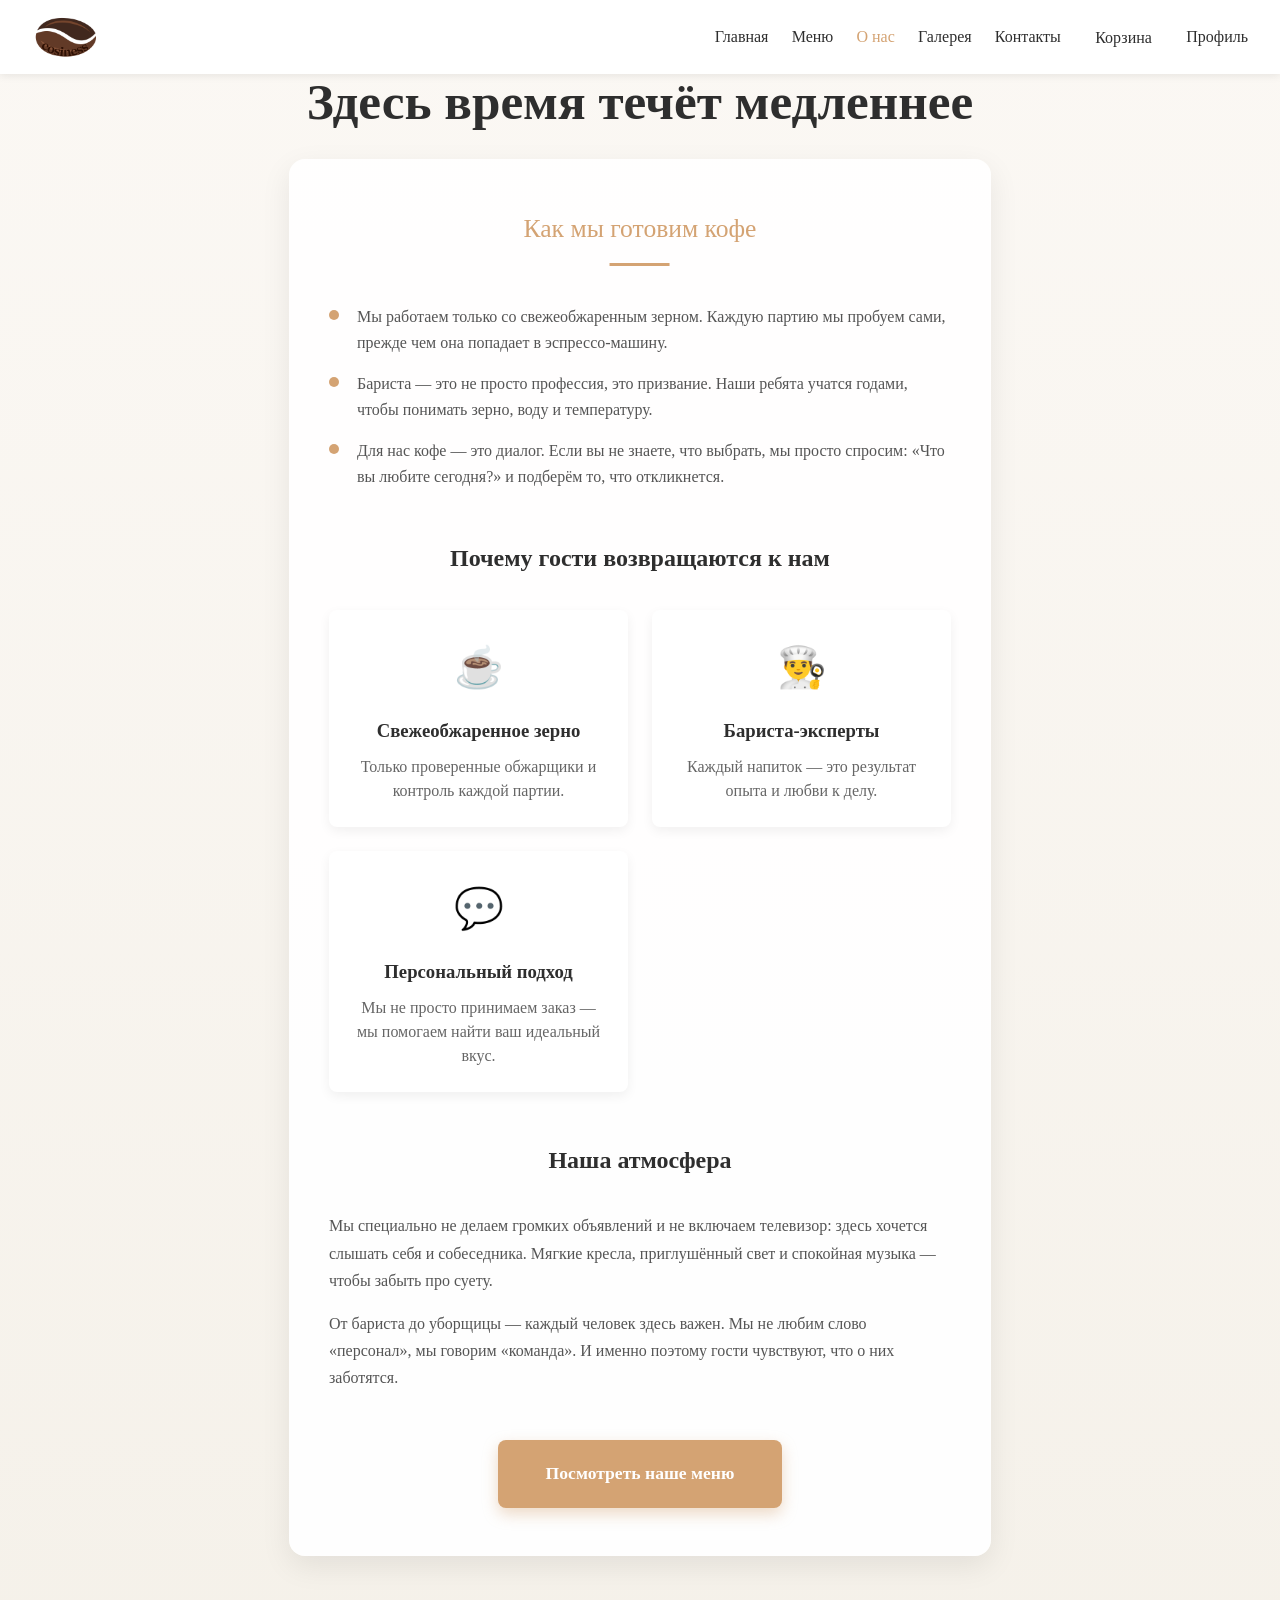
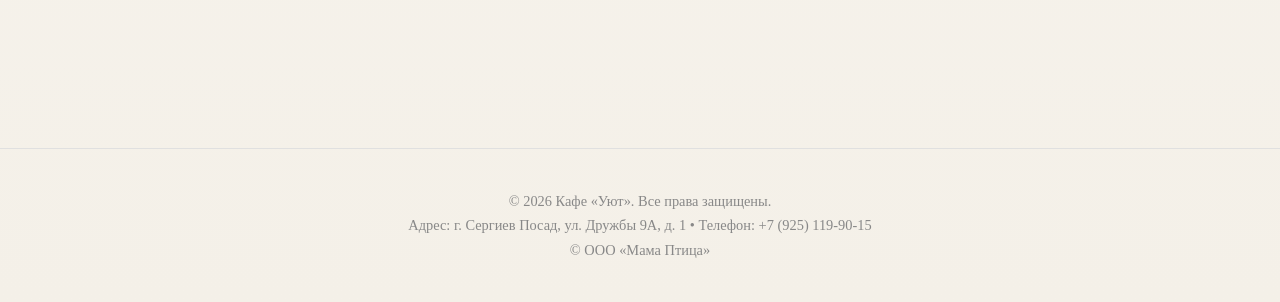
==== commit d4048a34: "apdate" ====
--- a/about.html
+++ b/about.html
@@ -77,9 +77,9 @@
       </div>
     </main>
 
-    <footer>
+    <footer style="margin-top: 8rem;">
       <p>&copy; 2026 Кафе «Уют». Все права защищены.</p>
-      <p>Адрес: г. Москва, ул. Патриаршие пруды, д. 1 • Телефон: +7 (925) 119-90-15</p>
+      <p>Адрес: г. Сергиев Посад, ул. Дружбы 9А, д. 1 • Телефон: +7 (925) 119-90-15</p>
       <p>&copy; ООО «Мама Птица»</p>
     </footer>
 
--- a/css/style.css
+++ b/css/style.css
@@ -637,4 +637,12 @@
   width: auto;
   padding: 0.8rem 2rem;
   text-decoration: none;
+}
+body {
+  display: flex;
+  flex-direction: column;
+  min-height: 100vh;
+}
+main {
+  flex: 1;
 }
